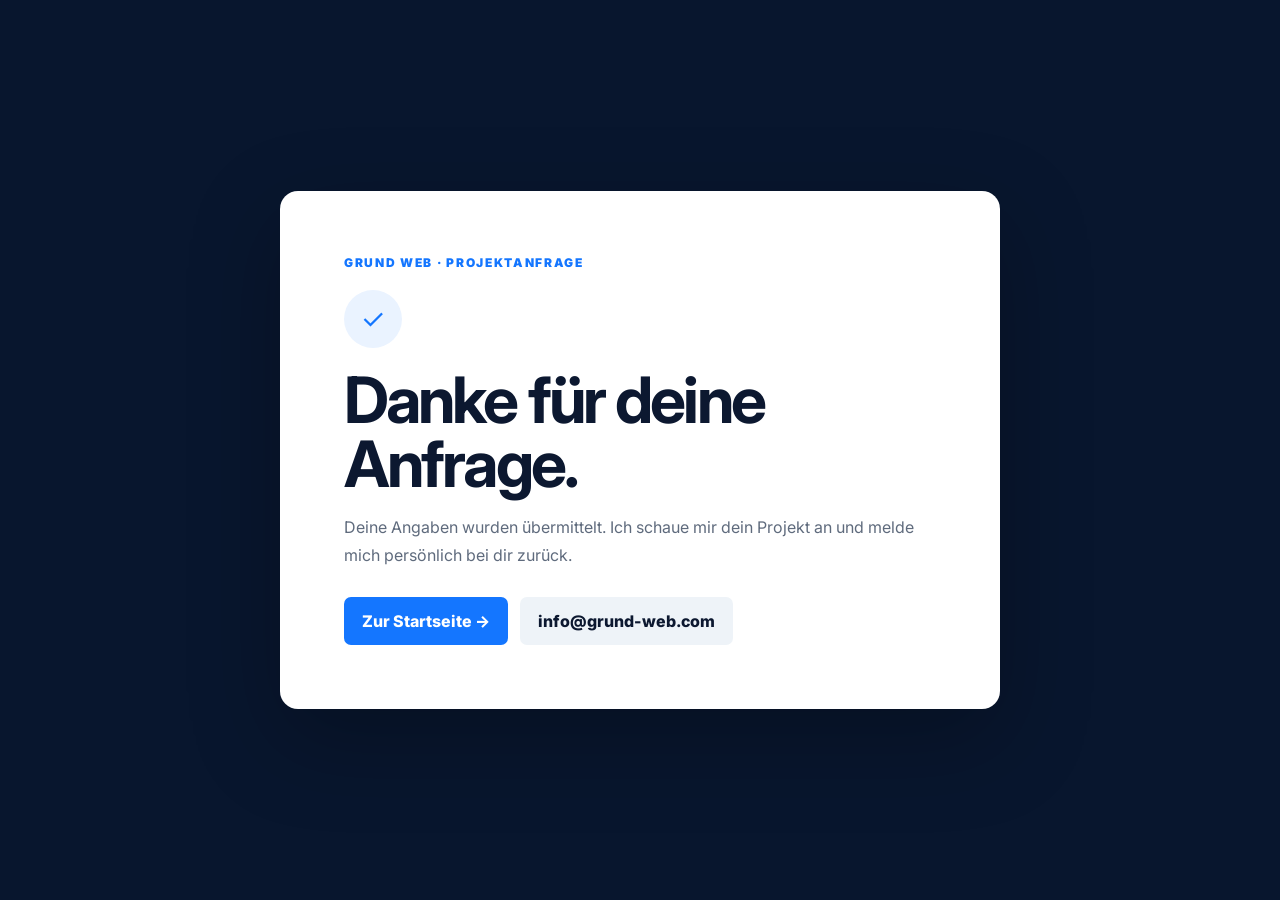
==== danke.html @ 081293ee "Add files via upload" ====
<!doctype html><html lang="de"><head><meta charset="utf-8"><meta name="viewport" content="width=device-width,initial-scale=1"><meta name="robots" content="noindex"><title>Danke für deine Anfrage | GRUND WEB</title><link rel="preconnect" href="https://fonts.googleapis.com"><link rel="preconnect" href="https://fonts.gstatic.com" crossorigin><link href="https://fonts.googleapis.com/css2?family=Inter:wght@500;700;800;900&display=swap" rel="stylesheet"><style>*{box-sizing:border-box}body{margin:0;font-family:Inter,Arial,sans-serif;background:#08162e;color:#fff;min-height:100vh;display:grid;place-items:center;padding:24px}.box{width:min(720px,100%);background:#fff;color:#0c1830;border-radius:18px;padding:clamp(30px,6vw,64px);box-shadow:0 30px 90px rgba(0,0,0,.25)}.mark{color:#1476ff;font-weight:900;letter-spacing:.14em;font-size:12px}.check{width:58px;height:58px;border-radius:50%;display:grid;place-items:center;background:#eaf3ff;color:#1476ff;font-size:28px;margin:20px 0}h1{font-size:clamp(36px,7vw,64px);line-height:1;margin:0 0 18px;letter-spacing:-.045em}p{color:#5f6b7d;line-height:1.7;font-size:16px}.actions{display:flex;gap:12px;flex-wrap:wrap;margin-top:28px}a{display:inline-block;text-decoration:none;font-weight:800;padding:14px 18px;border-radius:7px;background:#1476ff;color:#fff}.secondary{background:#eef3f8;color:#0c1830}</style></head><body><main class="box"><div class="mark">GRUND WEB · PROJEKTANFRAGE</div><div class="check">✓</div><h1>Danke für deine Anfrage.</h1><p>Deine Angaben wurden übermittelt. Ich schaue mir dein Projekt an und melde mich persönlich bei dir zurück.</p><div class="actions"><a href="/">Zur Startseite →</a><a class="secondary" href="mailto:info@grund-web.com">info@grund-web.com</a></div></main></body></html>
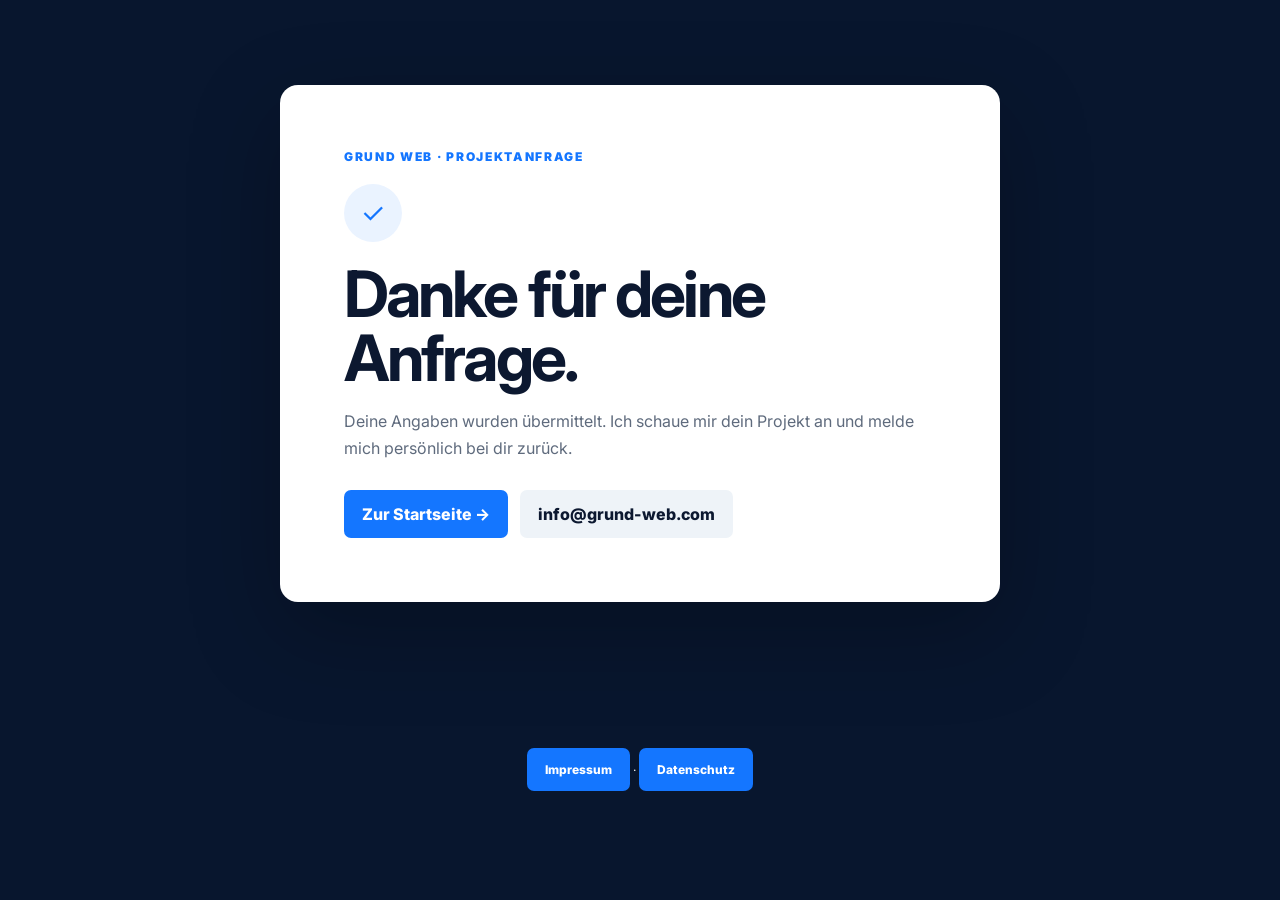
==== commit a2a79aa1: "Add files via upload" ====
--- a/danke.html
+++ b/danke.html
@@ -1 +1 @@
-<!doctype html><html lang="de"><head><meta charset="utf-8"><meta name="viewport" content="width=device-width,initial-scale=1"><meta name="robots" content="noindex"><title>Danke für deine Anfrage | GRUND WEB</title><link rel="preconnect" href="https://fonts.googleapis.com"><link rel="preconnect" href="https://fonts.gstatic.com" crossorigin><link href="https://fonts.googleapis.com/css2?family=Inter:wght@500;700;800;900&display=swap" rel="stylesheet"><style>*{box-sizing:border-box}body{margin:0;font-family:Inter,Arial,sans-serif;background:#08162e;color:#fff;min-height:100vh;display:grid;place-items:center;padding:24px}.box{width:min(720px,100%);background:#fff;color:#0c1830;border-radius:18px;padding:clamp(30px,6vw,64px);box-shadow:0 30px 90px rgba(0,0,0,.25)}.mark{color:#1476ff;font-weight:900;letter-spacing:.14em;font-size:12px}.check{width:58px;height:58px;border-radius:50%;display:grid;place-items:center;background:#eaf3ff;color:#1476ff;font-size:28px;margin:20px 0}h1{font-size:clamp(36px,7vw,64px);line-height:1;margin:0 0 18px;letter-spacing:-.045em}p{color:#5f6b7d;line-height:1.7;font-size:16px}.actions{display:flex;gap:12px;flex-wrap:wrap;margin-top:28px}a{display:inline-block;text-decoration:none;font-weight:800;padding:14px 18px;border-radius:7px;background:#1476ff;color:#fff}.secondary{background:#eef3f8;color:#0c1830}</style></head><body><main class="box"><div class="mark">GRUND WEB · PROJEKTANFRAGE</div><div class="check">✓</div><h1>Danke für deine Anfrage.</h1><p>Deine Angaben wurden übermittelt. Ich schaue mir dein Projekt an und melde mich persönlich bei dir zurück.</p><div class="actions"><a href="/">Zur Startseite →</a><a class="secondary" href="mailto:info@grund-web.com">info@grund-web.com</a></div></main></body></html>+<!doctype html><html lang="de"><head><meta charset="utf-8"><meta name="viewport" content="width=device-width,initial-scale=1"><meta name="robots" content="noindex"><title>Danke für deine Anfrage | GRUND WEB</title><link rel="preconnect" href="https://fonts.googleapis.com"><link rel="preconnect" href="https://fonts.gstatic.com" crossorigin><link href="https://fonts.googleapis.com/css2?family=Inter:wght@500;700;800;900&display=swap" rel="stylesheet"><style>*{box-sizing:border-box}body{margin:0;font-family:Inter,Arial,sans-serif;background:#08162e;color:#fff;min-height:100vh;display:grid;place-items:center;padding:24px}.box{width:min(720px,100%);background:#fff;color:#0c1830;border-radius:18px;padding:clamp(30px,6vw,64px);box-shadow:0 30px 90px rgba(0,0,0,.25)}.mark{color:#1476ff;font-weight:900;letter-spacing:.14em;font-size:12px}.check{width:58px;height:58px;border-radius:50%;display:grid;place-items:center;background:#eaf3ff;color:#1476ff;font-size:28px;margin:20px 0}h1{font-size:clamp(36px,7vw,64px);line-height:1;margin:0 0 18px;letter-spacing:-.045em}p{color:#5f6b7d;line-height:1.7;font-size:16px}.actions{display:flex;gap:12px;flex-wrap:wrap;margin-top:28px}a{display:inline-block;text-decoration:none;font-weight:800;padding:14px 18px;border-radius:7px;background:#1476ff;color:#fff}.secondary{background:#eef3f8;color:#0c1830}</style></head><body><main class="box"><div class="mark">GRUND WEB · PROJEKTANFRAGE</div><div class="check">✓</div><h1>Danke für deine Anfrage.</h1><p>Deine Angaben wurden übermittelt. Ich schaue mir dein Projekt an und melde mich persönlich bei dir zurück.</p><div class="actions"><a href="/">Zur Startseite →</a><a class="secondary" href="mailto:info@grund-web.com">info@grund-web.com</a></div></main><div style="text-align:center;padding:24px;font-family:Inter,Arial,sans-serif;font-size:12px"><a href="impressum.html">Impressum</a> · <a href="datenschutz.html">Datenschutz</a></div></body></html>
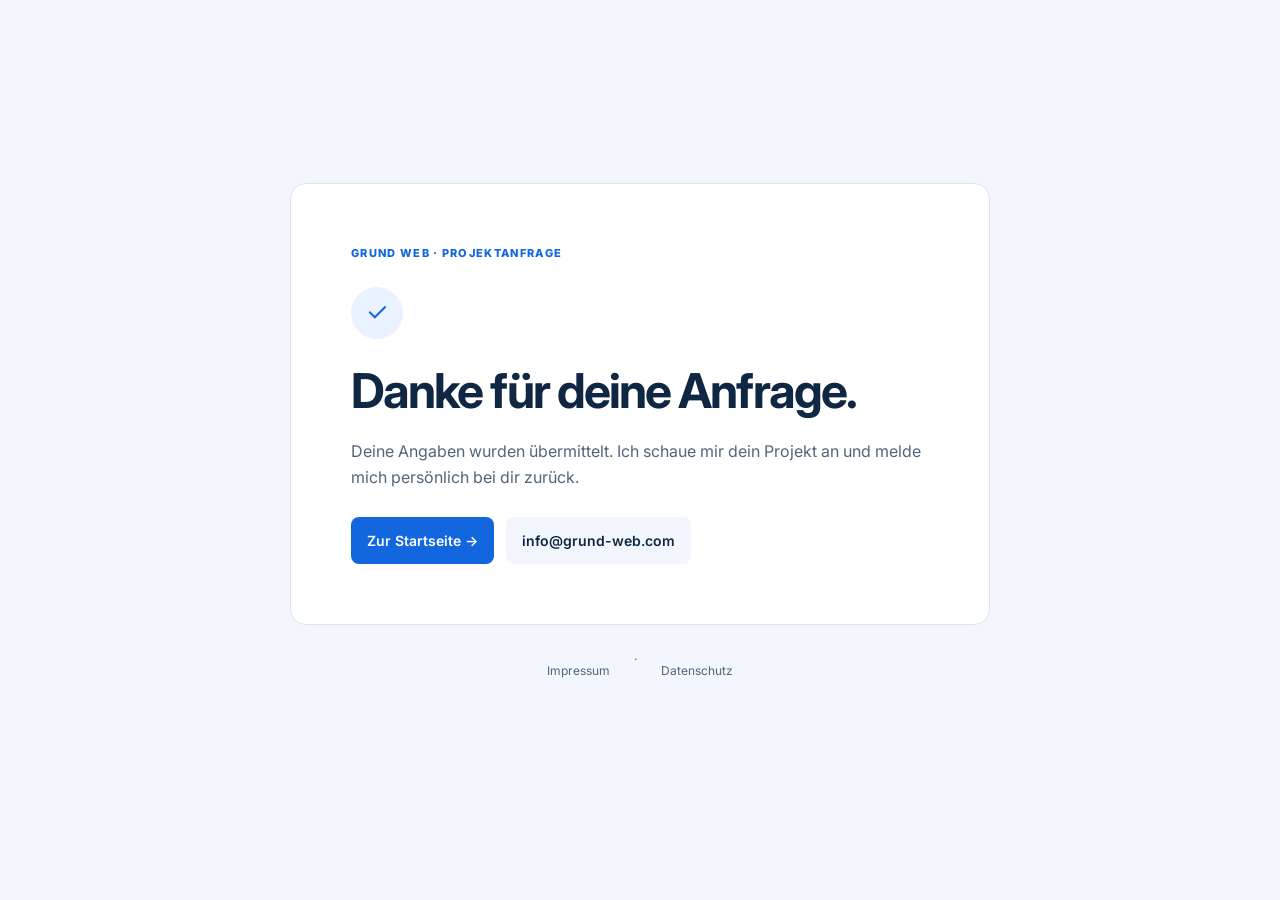
==== commit 21c0c8d2: "Apply approved responsive Grund Web redesign" ====
--- a/danke.html
+++ b/danke.html
@@ -1 +1,3 @@
-<!doctype html><html lang="de"><head><meta charset="utf-8"><meta name="viewport" content="width=device-width,initial-scale=1"><meta name="robots" content="noindex"><title>Danke für deine Anfrage | GRUND WEB</title><link rel="preconnect" href="https://fonts.googleapis.com"><link rel="preconnect" href="https://fonts.gstatic.com" crossorigin><link href="https://fonts.googleapis.com/css2?family=Inter:wght@500;700;800;900&display=swap" rel="stylesheet"><style>*{box-sizing:border-box}body{margin:0;font-family:Inter,Arial,sans-serif;background:#08162e;color:#fff;min-height:100vh;display:grid;place-items:center;padding:24px}.box{width:min(720px,100%);background:#fff;color:#0c1830;border-radius:18px;padding:clamp(30px,6vw,64px);box-shadow:0 30px 90px rgba(0,0,0,.25)}.mark{color:#1476ff;font-weight:900;letter-spacing:.14em;font-size:12px}.check{width:58px;height:58px;border-radius:50%;display:grid;place-items:center;background:#eaf3ff;color:#1476ff;font-size:28px;margin:20px 0}h1{font-size:clamp(36px,7vw,64px);line-height:1;margin:0 0 18px;letter-spacing:-.045em}p{color:#5f6b7d;line-height:1.7;font-size:16px}.actions{display:flex;gap:12px;flex-wrap:wrap;margin-top:28px}a{display:inline-block;text-decoration:none;font-weight:800;padding:14px 18px;border-radius:7px;background:#1476ff;color:#fff}.secondary{background:#eef3f8;color:#0c1830}</style></head><body><main class="box"><div class="mark">GRUND WEB · PROJEKTANFRAGE</div><div class="check">✓</div><h1>Danke für deine Anfrage.</h1><p>Deine Angaben wurden übermittelt. Ich schaue mir dein Projekt an und melde mich persönlich bei dir zurück.</p><div class="actions"><a href="/">Zur Startseite →</a><a class="secondary" href="mailto:info@grund-web.com">info@grund-web.com</a></div></main><div style="text-align:center;padding:24px;font-family:Inter,Arial,sans-serif;font-size:12px"><a href="impressum.html">Impressum</a> · <a href="datenschutz.html">Datenschutz</a></div></body></html>+<!DOCTYPE html>
+
+<html lang="de"><head><meta charset="utf-8"/><meta content="width=device-width,initial-scale=1" name="viewport"/><meta name="robots" content="noindex"><title>Danke für deine Anfrage | GRUND WEB</title><link href="https://fonts.googleapis.com" rel="preconnect"/><link crossorigin="" href="https://fonts.gstatic.com" rel="preconnect"/><link href="https://fonts.googleapis.com/css2?family=Inter:wght@500;700;800;900&amp;display=swap" rel="stylesheet"/><link href="style.css?v=20261014-approved" rel="stylesheet"/></head><body class="thankyou-body"><main class="box"><div class="mark">GRUND WEB · PROJEKTANFRAGE</div><div class="check">✓</div><h1>Danke für deine Anfrage.</h1><p>Deine Angaben wurden übermittelt. Ich schaue mir dein Projekt an und melde mich persönlich bei dir zurück.</p><div class="actions"><a href="index.html">Zur Startseite →</a><a class="secondary" href="mailto:info@grund-web.com">info@grund-web.com</a></div></main><footer class="subpage-footer"><a href="impressum.html">Impressum</a> · <a href="datenschutz.html">Datenschutz</a></footer></body></html>
--- a/style.css
+++ b/style.css
@@ -0,0 +1,30 @@
+/* GRUND WEB · shared responsive design */
+:root{--ink:#102744;--muted:#52657b;--blue:#1267df;--blue-dark:#0754c0;--pale:#f3f7fd;--line:#dce5f1;--width:1200px;--gutter:clamp(20px,4.5vw,72px);--section:clamp(64px,7vw,108px);--header:84px}
+*{box-sizing:border-box}html{scroll-behavior:smooth;scroll-padding-top:calc(var(--header) + 24px)}body{margin:0;background:#fff;color:var(--ink);font-family:Inter,Arial,sans-serif;font-size:16px;line-height:1.65;-webkit-font-smoothing:antialiased}a{color:inherit;text-decoration:none}button,input,select,textarea{font:inherit}button{cursor:pointer}button,a,input,select,textarea{-webkit-tap-highlight-color:transparent}button{color:inherit}img{max-width:100%;display:block}p{margin:0 0 18px}h1,h2,h3{line-height:1.15;margin:0;letter-spacing:-.04em}h2{font-size:clamp(30px,3.5vw,48px);font-weight:800}h3{font-size:22px;font-weight:750}section[id]{scroll-margin-top:calc(var(--header) + 24px)}:focus-visible{outline:3px solid #1267df;outline-offset:5px}button:focus-visible,input:focus-visible,select:focus-visible,textarea:focus-visible{outline-offset:3px}a,button{touch-action:manipulation}.skip-link{position:fixed;top:12px;left:20px;z-index:100;transform:translateY(-150%);background:var(--ink);color:#fff;padding:12px 18px;border-radius:8px}.skip-link:focus{transform:none}
+.over,.gw-kicker{display:block;color:var(--blue);font-size:11px;font-weight:800;letter-spacing:.16em;line-height:1.6;margin:0 0 16px}.over:empty{display:none}
+/* Navigation */
+.site-header{position:sticky;top:0;z-index:50;height:var(--header);background:rgba(255,255,255,.98);border-bottom:1px solid var(--line);padding-inline:var(--gutter);display:flex;align-items:center;justify-content:space-between;gap:24px}
+.logo{display:inline-flex;align-items:center;gap:12px;flex-shrink:0;line-height:1;font-size:17px;font-weight:800;letter-spacing:-.045em}.logo span{display:grid;place-items:center;width:42px;height:42px;background:var(--blue);color:#fff;border-radius:11px;font-size:17px;font-weight:900;letter-spacing:-.12em;padding-right:2px}.logo b{font-weight:800}.site-header nav{display:flex;align-items:center;gap:clamp(16px,1.7vw,26px);font-size:13px;font-weight:600;white-space:nowrap}.site-header nav a{padding:28px 0 25px;border-bottom:3px solid transparent;color:var(--muted)}.site-header nav a:hover,.site-header nav a.active{color:var(--blue);border-color:var(--blue)}.topcta{padding:12px 18px;background:var(--blue);color:white;font-size:13px;font-weight:700;border-radius:8px;white-space:nowrap;min-height:46px;display:inline-flex;align-items:center}.topcta:hover{background:var(--blue-dark)}.menu-toggle{display:none;align-items:center;justify-content:center;gap:10px;border:1px solid var(--line);background:#fff;border-radius:8px;padding:10px 14px;min-height:46px;font-size:14px;font-weight:700}
+/* Hero */
+.hero{padding:clamp(52px,6vw,88px) var(--gutter) 64px;background:radial-gradient(ellipse at 88% 46%,#deebff,transparent 48%),linear-gradient(110deg,#fff,#f7faff);border-bottom:1px solid var(--line)}.hero-inner{max-width:var(--width);margin:auto;display:grid;grid-template-columns:1.12fr 1fr;gap:clamp(40px,5vw,76px);align-items:center}.copy{min-width:0}.copy .over{display:flex;align-items:center;gap:10px;margin-bottom:24px}.copy .over:before{content:"";height:7px;width:7px;flex:0 0 7px;border-radius:50%;background:var(--blue)}.headline{font-size:clamp(36px,4.4vw,62px);font-weight:800;line-height:1.13;letter-spacing:-.052em;margin:0 0 24px}.headline>span{display:block;white-space:nowrap}.headline .blue{color:var(--blue)}.intro{max-width:500px;color:var(--muted);font-size:16px;line-height:1.8}.intro br{display:none}.buttons{display:flex;flex-wrap:wrap;gap:12px;margin-top:30px}.buttons a{min-height:50px;display:inline-flex;align-items:center;justify-content:space-between;gap:24px;padding:13px 20px;border:1px solid #cbd9eb;border-radius:8px;background:#fff;font-size:14px;font-weight:700}.buttons a:hover{border-color:var(--blue);color:var(--blue)}.buttons .primary{background:var(--blue);color:#fff;border-color:var(--blue);box-shadow:0 8px 22px #1267df22}.buttons .primary:hover{background:var(--blue-dark);color:#fff}.buttons b{font-weight:500;font-size:19px}.benefits{display:grid;grid-template-columns:1fr 1fr;gap:10px 18px;margin-top:28px;max-width:440px;color:var(--muted);font-size:12px;line-height:1.5}.benefits span:before{content:"✓";font-weight:700;color:var(--blue);margin-right:8px}
+.hero-preview{margin:0;position:relative;min-width:0;padding:0 28px 46px 0}.preview-browser{background:#fff;border:1px solid #c6d7ec;border-radius:15px;overflow:hidden;box-shadow:0 24px 55px #1b4e941b}.browser-toolbar{height:38px;background:#f0f5fb;border-bottom:1px solid var(--line);display:flex;align-items:center;gap:5px;padding:0 16px}.browser-toolbar i{width:6px;height:6px;border-radius:50%;background:#b9c9de}.browser-address{margin:0 auto;font-size:10px;color:#61758e;background:#fff;border:1px solid #dfe7f2;padding:2px 36px;border-radius:4px}.preview-page{padding:22px 24px 26px}.preview-nav{display:flex;justify-content:space-between;align-items:center;gap:12px;font-size:9px;font-weight:700;padding-bottom:20px}.preview-nav b{color:var(--blue);font-size:12px;letter-spacing:-.05em}.preview-nav span{color:#6a7b90;font-size:8px}.preview-main{padding:26px 20px;background:linear-gradient(120deg,#eef5ff,#dbeaff);border-radius:9px;position:relative;overflow:hidden;min-height:230px}.preview-main small{font-size:8px;letter-spacing:.12em;color:var(--blue);font-weight:700}.preview-main h3{font-size:clamp(24px,2.6vw,34px);line-height:1.1;margin:15px 0 12px;font-weight:800;position:relative;z-index:1}.preview-main h3 span{color:var(--blue)}.preview-main p{font-size:10px;color:var(--muted);max-width:210px;margin-bottom:16px}.preview-main .preview-cta{display:inline-block;background:var(--blue);color:#fff;padding:7px 12px;border-radius:4px;font-size:8px;font-weight:700}.preview-watermark{position:absolute;bottom:-30px;right:-4px;font-size:118px;font-weight:900;letter-spacing:-.15em;color:#c2d9fc;line-height:1}.preview-services{display:grid;grid-template-columns:repeat(3,minmax(0,1fr));gap:9px;margin-top:16px}.preview-services>div{border:1px solid var(--line);border-radius:6px;padding:10px 8px;display:grid;gap:5px}.preview-services b{font-size:9px;color:var(--blue);letter-spacing:0}.preview-services span{height:3px;width:85%;background:#e4ebf5;border-radius:3px}.preview-services span:last-child{width:60%}.preview-phone{position:absolute;right:0;bottom:0;width:116px;border:5px solid #193657;background:#fff;border-radius:22px;box-shadow:0 12px 25px #17345b25;padding:24px 10px 14px;min-height:204px;overflow:hidden}.phone-speaker{position:absolute;top:7px;left:38px;width:30px;height:4px;border-radius:5px;background:#668099}.preview-phone small{font-size:7px;font-weight:800;color:var(--blue);display:block;margin-bottom:14px}.preview-phone strong{display:block;font-size:15px;line-height:1.18;letter-spacing:-.045em}.preview-phone strong span{color:var(--blue)}.phone-lines{margin:12px 0;display:grid;gap:4px}.phone-lines i{height:3px;background:#dce5f1;border-radius:3px}.phone-lines i:last-child{width:70%}.phone-cta{background:var(--blue);height:16px;border-radius:3px;margin-top:10px}.hero-preview figcaption{margin-top:15px;color:#60738c;font-size:10px;letter-spacing:.035em;text-align:center;padding-right:25px}
+/* Sections & projects */
+.projects,.section,.gw-included,.gw-pricing,.gw-request,.gw-faq,.contact{padding:var(--section) max(var(--gutter),calc((100% - var(--width))/2));min-width:0}.ptop{display:grid;grid-template-columns:1.1fr 1fr;align-items:end;gap:18px 70px;margin-bottom:34px}.ptop h2{margin:0}.ptop>p{color:var(--muted);font-size:15px;margin:0;line-height:1.75}.ptop>a{grid-column:2;font-size:13px;color:var(--blue);font-weight:700;justify-self:start;min-height:44px;display:inline-flex;align-items:center}.cards{display:grid;grid-template-columns:repeat(2,minmax(0,1fr));gap:24px}.project-card{position:relative;overflow:hidden;display:flex;flex-direction:column;min-height:430px;padding:30px;border-radius:15px;color:#fff;border:1px solid #10274416;isolation:isolate;transition:transform .2s,box-shadow .2s}.project-card:hover{transform:translateY(-4px);box-shadow:0 15px 40px #123f7b20}.project-svk{background:radial-gradient(circle at 80% 10%,#285577,#0e263e 60%)}.project-svk:after{content:"";position:absolute;inset:auto -10% 68px;height:4px;background:#e72f3b;transform:rotate(-8deg);opacity:.24;z-index:-1;box-shadow:0 25px 0 #ffffff1a}.project-taxi{background:radial-gradient(circle at 90% 25%,#71541d,#151f2e 65%)}.project-taxi:after{content:"TAXI";position:absolute;right:-12px;bottom:-22px;font-size:110px;line-height:1;font-weight:900;color:#ffc627;opacity:.08;z-index:-1;letter-spacing:-.04em}.project-badge{position:absolute;right:26px;top:28px;background:#ffffff14;border:1px solid #ffffff35;border-radius:99px;padding:6px 10px;font-size:9px;letter-spacing:.08em;font-weight:700}.project-brand{font-size:28px;font-weight:900;font-style:italic;line-height:1;letter-spacing:-.055em}.project-svk .project-brand:after{content:"KAUFBEUREN";font-size:8px;letter-spacing:.1em;margin-left:10px;color:#ff7c86;font-style:normal}.taxi-brand{color:#ffd066}.project-overlay{position:relative;margin-top:auto;padding-top:50px;min-width:0}.project-overlay>span:first-child{color:#b9c9db;letter-spacing:.12em;font-size:10px;font-weight:600}.project-overlay h3{font-size:40px;line-height:1.1;margin:12px 0 16px;letter-spacing:-.045em;color:#fff}.project-overlay p{font-size:14px;line-height:1.7;color:#d6e1ef;margin-bottom:14px;max-width:460px}.project-result{display:block;font-size:12px;color:#c4d5eb;line-height:1.6;margin-bottom:22px}.project-result:before{content:"✓";color:#92bbff;margin-right:7px}.project-actions{display:flex;align-items:center;flex-wrap:wrap;gap:12px 24px}.project-actions a{display:inline-flex;align-items:center;min-height:44px;font-size:12px;font-weight:700}.project-details{border-bottom:1px solid #ffffff70;padding-block:8px}.external-site{padding:10px 14px;border-radius:6px;background:#fff;color:#193657}.project-actions a:hover{opacity:.85}
+.section h2{margin:0}.cols{display:grid;grid-template-columns:repeat(3,minmax(0,1fr));gap:36px;margin-top:40px;border-top:1px solid var(--line);padding-top:30px}.cols>div>b{font-size:12px;color:var(--blue);font-weight:800}.cols h3{font-size:22px;margin:16px 0 12px}.cols p,.wide{color:var(--muted);font-size:15px;line-height:1.8;margin:0;max-width:620px}.pale{background:var(--pale)}.gw-included{background:var(--pale);border-block:1px solid var(--line)}.gw-included-head{display:grid;grid-template-columns:1.25fr 1fr;gap:60px;align-items:end;margin-bottom:38px}.gw-included h2{font-size:clamp(30px,3.1vw,42px)}.gw-included-head>p{color:var(--muted);font-size:15px;line-height:1.8;margin:0}.gw-included-grid{display:grid;grid-template-columns:repeat(3,minmax(0,1fr));gap:18px}.gw-included-item{border:1px solid var(--line);background:white;border-radius:12px;padding:26px}.gw-included-item b{display:inline-flex;align-items:center;justify-content:center;width:34px;height:34px;background:#e8f1ff;color:var(--blue);border-radius:9px;font-size:11px;margin-bottom:20px}.gw-included-item h3{font-size:17px;letter-spacing:-.025em;margin-bottom:10px;line-height:1.35}.gw-included-item p{font-size:14px;color:var(--muted);line-height:1.7;margin:0}.gw-included-note{font-size:12px;color:var(--muted);margin:24px 0 0}
+/* Pricing */
+.gw-price-head{max-width:720px;margin-bottom:42px}.gw-price-head p{color:var(--muted);font-size:16px;line-height:1.8;margin:20px 0 0}.gw-price-grid,.gw-price-extra{display:grid;grid-template-columns:repeat(3,minmax(0,1fr));gap:20px}.gw-price-card{position:relative;border:1px solid var(--line);border-radius:13px;padding:30px;display:flex;flex-direction:column;background:#fff}.gw-price-card.gw-featured{border:2px solid var(--blue);padding:29px;background:#f9fbff;box-shadow:0 10px 28px #1267df0c}.gw-number{font-size:11px;font-weight:800;letter-spacing:.12em;color:var(--blue)}.gw-badge{position:absolute;top:23px;right:22px;font-size:9px;font-weight:800;letter-spacing:.08em;color:#fff;background:var(--blue);padding:5px 9px;border-radius:6px}.gw-price-card h3{font-size:24px;margin:24px 0 12px;line-height:1.25}.gw-price{font-size:30px;font-weight:800;letter-spacing:-.04em;margin-bottom:24px}.gw-explain,.gw-goodfor{font-size:14px;line-height:1.8;color:var(--muted);margin-bottom:20px}.gw-explain strong{font-size:13px;color:var(--ink)}.gw-goodfor{border-top:1px solid var(--line);padding-top:20px;margin-bottom:24px}.gw-price-card a{display:flex;align-items:center;min-height:48px;justify-content:center;font-size:13px;font-weight:700;border:1px solid #cbd9eb;border-radius:7px;color:var(--blue);padding:10px;margin-top:auto}.gw-price-card a:hover{background:#edf4ff}.gw-featured a{background:var(--blue);border-color:var(--blue);color:#fff}.gw-featured a:hover{background:var(--blue-dark)}.gw-price-extra{margin-top:24px}.gw-price-extra>div{padding:26px;border-radius:11px;background:var(--pale);border:1px solid var(--line)}.gw-price-extra strong,.gw-price-extra span{display:block}.gw-price-extra strong{font-size:16px;font-weight:750}.gw-price-extra span{font-size:18px;font-weight:750;color:var(--blue);margin:8px 0 12px}.gw-price-extra p{font-size:13px;color:var(--muted);line-height:1.75;margin:0}.gw-price-note{display:flex;align-items:center;justify-content:space-between;gap:32px;border-top:1px solid var(--line);padding-top:30px;margin-top:32px}.gw-price-note strong{font-size:19px}.gw-price-note p{font-size:13px;color:var(--muted);line-height:1.75;margin:10px 0 0;max-width:730px}.gw-price-note a{flex:0 0 auto;font-size:12px;font-weight:700;color:var(--blue);padding:12px 0}
+/* About */
+.gw-about{display:grid;grid-template-columns:minmax(0,1.35fr) minmax(0,.8fr);gap:80px;align-items:center}.gw-about-copy h2{margin-bottom:24px}.gw-about-copy>p:not(.over){color:var(--muted);font-size:15px;line-height:1.85}.gw-about-copy strong{color:var(--ink)}.gw-about-points{display:flex;flex-wrap:wrap;gap:8px;margin:26px 0}.gw-about-points span{background:var(--pale);border:1px solid var(--line);padding:6px 12px;border-radius:6px;font-size:11px;color:var(--muted);font-weight:600}.gw-about-points span:before{content:"✓";color:var(--blue);margin-right:6px}.gw-about-cta{display:inline-flex;align-items:center;min-height:48px;padding:12px 18px;border-radius:8px;background:var(--blue);color:#fff;font-size:13px;font-weight:700}.gw-about-photo{position:relative;max-width:380px;justify-self:end;width:100%}.gw-about-photo-frame{border-radius:15px;overflow:hidden;aspect-ratio:4/5;background:#eaf2ff}.gw-about-photo-frame img{width:100%;height:100%;object-fit:cover;object-position:center 24%}.gw-about-name{position:absolute;bottom:18px;left:18px;right:18px;background:#fff;border:1px solid var(--line);border-radius:9px;padding:13px 18px;box-shadow:0 8px 24px #10274412;display:flex;justify-content:space-between;align-items:center;gap:12px}.gw-about-name strong{font-size:14px}.gw-about-name span{font-size:9px;font-weight:750;letter-spacing:.12em;color:var(--blue)}
+/* Project request */
+.gw-request{background:var(--pale);border-block:1px solid var(--line)}.gw-request-wrap{max-width:900px;margin:auto}.gw-request-head{max-width:680px;margin-bottom:34px}.gw-request-head h2{margin-bottom:20px}.gw-request-head p{color:var(--muted);line-height:1.8;margin:0}.gw-form-shell{position:relative;background:#fff;border:1px solid var(--line);border-radius:14px;padding:clamp(20px,4vw,44px);box-shadow:0 12px 35px #10274408;scroll-margin-top:calc(var(--header) + 24px)}.gw-progress{display:flex;gap:8px;margin-bottom:30px}.gw-progress span{height:4px;flex:1;border-radius:4px;background:#e4ecf7}.gw-progress span.on{background:var(--blue)}.gw-step{display:none}.gw-step.active{display:block}.gw-step small{color:var(--blue);font-size:10px;letter-spacing:.12em;font-weight:800}.gw-step h3{font-size:clamp(24px,2.5vw,30px);margin:10px 0 24px;line-height:1.3}.gw-options,.gw-checks,.gw-two{display:grid;grid-template-columns:repeat(2,minmax(0,1fr));gap:12px}.gw-option{display:block;width:100%;min-width:0;text-align:left;background:#fff;border:1px solid var(--line);border-radius:9px;padding:18px;transition:border-color .15s,background .15s;line-height:1.5}.gw-option strong{display:block;font-size:14px;font-weight:700;margin-bottom:6px}.gw-option span{display:block;color:var(--muted);font-size:13px}.gw-option:hover,.gw-option.selected{border-color:var(--blue);background:#f1f6ff;box-shadow:inset 0 0 0 1px var(--blue)}.gw-package-note{padding:16px;border:1px solid #c9defa;background:#f3f8ff;border-radius:9px;font-size:13px;line-height:1.75;color:var(--muted);margin-bottom:20px}.gw-package-note strong{color:var(--ink)}.gw-check{position:relative;display:grid;grid-template-columns:18px minmax(0,1fr) auto;align-items:center;gap:8px 10px;min-width:0;min-height:68px;padding:14px;border:1px solid var(--line);border-radius:9px;cursor:pointer;font-size:13px;line-height:1.5}.gw-check input{width:17px;height:17px;margin:0;accent-color:var(--blue)}.gw-check-text{min-width:0}.gw-check .gw-info{grid-column:3;grid-row:1}.gw-included-badge{display:none;grid-column:2;grid-row:2;justify-self:start;max-width:100%;padding:2px 7px;border-radius:5px;background:#e8f2ff;color:#0755ba;border:1px solid #c1d9fa;font-size:10px;font-weight:700}.gw-check.is-included{background:#f4f8ff;border-color:#bbd6f9}.gw-check.is-included input:disabled{opacity:1}.gw-check.is-included .gw-included-badge,.gw-check.is-bonus-choice .gw-included-badge,.gw-check.is-bonus-extra .gw-included-badge{display:inline-block}.gw-check.is-bonus-choice .gw-included-badge{color:#795000;background:#fff8e7;border-color:#ebd398}.gw-check.is-bonus-extra .gw-included-badge{color:#8b3434;background:#fff1f1;border-color:#e8bcbc}.gw-info{position:relative;display:inline-grid;place-items:center;width:24px;height:24px;border:1px solid #c6d7ec;border-radius:50%;background:#f3f7ff;color:var(--blue);font-size:12px;font-weight:700;cursor:help}.gw-info-tip{position:absolute;bottom:calc(100% + 12px);right:-4px;min-width:200px;width:min(290px,calc(100vw - 100px));background:#102744;color:#fff;border-radius:8px;padding:12px 14px;font-size:12px;font-weight:400;line-height:1.7;opacity:0;visibility:hidden;z-index:5;pointer-events:none;box-shadow:0 10px 25px #10274420}.gw-info:hover .gw-info-tip,.gw-info:focus .gw-info-tip,.gw-info:focus-within .gw-info-tip{visibility:visible;opacity:1}.gw-mini-badge{font-size:10px;font-weight:700;border-radius:4px;background:#e8f2ff;color:#0755ba;padding:2px 6px}.gw-field{min-width:0;margin-top:20px}.gw-field label{display:block;font-size:13px;font-weight:700;margin-bottom:8px}.gw-field input,.gw-field textarea,.gw-field select{display:block;width:100%;min-width:0;border:1px solid #cad7e7;border-radius:8px;background:#fff;padding:12px 14px;font-size:16px;color:var(--ink);min-height:48px}.gw-field textarea{min-height:140px;resize:vertical;line-height:1.7}.gw-url-wrap{display:none}.gw-nav{display:flex;align-items:center;justify-content:space-between;gap:12px;margin-top:28px}.gw-btn{min-height:48px;border:0;border-radius:8px;font-size:14px;font-weight:700;line-height:1.5;padding:12px 20px}.gw-next,.gw-submit{background:var(--blue);color:#fff;margin-left:auto}.gw-back{background:#edf2f9;color:var(--ink)}.gw-submit{display:none}.gw-btn:hover{filter:brightness(.96)}.gw-submit:disabled{opacity:.65;cursor:wait}.gw-consent{display:flex;align-items:flex-start;gap:10px;font-size:13px;line-height:1.7;background:var(--pale);padding:16px;border-radius:8px;margin-top:22px}.gw-consent input{margin:4px 0 0;flex:0 0 17px;width:17px;height:17px;accent-color:var(--blue)}.gw-consent a{color:var(--blue);text-decoration:underline;text-underline-offset:3px}.gw-form-note{font-size:12px;color:var(--muted);line-height:1.7;margin:16px 0 0}.gw-form-status{font-size:13px;line-height:1.65;margin-top:18px;color:#943e30}.gw-form-status:empty{display:none}.gw-mail{color:var(--blue);font-weight:700}.gw-honeypot{position:absolute;left:-9999px;visibility:hidden}
+/* FAQ, contact, footer */
+.gw-faq-wrap{max-width:900px;margin:auto}.gw-faq-head{margin-bottom:34px}.gw-faq-list{border-top:1px solid var(--line)}.gw-faq-item{border-bottom:1px solid var(--line)}.gw-faq-q{display:flex;align-items:center;justify-content:space-between;gap:24px;width:100%;border:0;background:none;padding:23px 0;text-align:left;font-size:17px;font-weight:650;line-height:1.55}.gw-faq-q b{color:var(--blue);font-size:26px;font-weight:400;flex:0 0 auto}.gw-faq-a{display:none;color:var(--muted);font-size:15px;line-height:1.8;padding-bottom:24px;max-width:760px}.gw-faq-item.open .gw-faq-a{display:block}.gw-faq-item.open .gw-faq-q b{transform:rotate(45deg)}.contact{background:#102744;color:#fff;display:flex;align-items:center;justify-content:space-between;gap:40px;padding-block:64px}.contact .over{color:#9bc2ff}.contact h2{font-size:clamp(32px,3.6vw,48px);margin-bottom:20px}.contact p:last-child{color:#c3d2e5;font-size:14px;margin:0}.contact .gw-mail{color:#acd0ff;display:inline-block;padding-block:4px}.contact>a{display:inline-flex;align-items:center;justify-content:space-between;gap:40px;flex:0 0 auto;background:var(--blue);border:1px solid #4c95ff;color:#fff;padding:15px 22px;border-radius:8px;font-size:13px;font-weight:700;min-height:52px}.site-footer{max-width:calc(var(--width) + 2*var(--gutter));margin:auto;display:flex;justify-content:space-between;align-items:center;gap:20px;padding:30px var(--gutter);font-size:12px;color:var(--muted)}.site-footer b{color:var(--ink);font-size:13px}.site-footer a{display:inline-block;padding-block:8px}.site-footer a:hover{color:var(--blue)}
+/* Shared subpages */
+.subpage-header{min-height:var(--header);background:#fff;border-bottom:1px solid var(--line);padding:20px var(--gutter);display:flex;justify-content:space-between;align-items:center;gap:24px}.subpage-header>a:last-child{font-size:13px;color:var(--muted);font-weight:600;min-height:44px;display:inline-flex;align-items:center}.project-page{max-width:calc(var(--width) + 2*var(--gutter));margin:auto;padding:72px var(--gutter) 80px}.project-page .k{font-size:11px;font-weight:800;letter-spacing:.13em;color:var(--blue);margin-bottom:20px}.project-page h1{font-size:clamp(36px,6vw,78px);font-weight:800;line-height:1.12;overflow-wrap:break-word;margin:0 0 40px}.project-page .intro{max-width:none;display:grid;grid-template-columns:1.1fr 1fr;gap:60px;border-top:1px solid var(--line);padding-top:28px}.project-page .intro p{font-size:17px;color:var(--muted);margin:0}.project-page ul{list-style:none;margin:0;padding:0;font-size:14px}.project-page li{padding:14px 0;border-bottom:1px solid var(--line);font-weight:600}.project-page .mock{height:320px;margin-top:48px;border-radius:14px;display:grid;place-items:center;color:#fff;text-align:center;overflow:hidden;padding:30px;background:linear-gradient(130deg,#2a658b,#102744)}.project-page.project-taxi-page .mock{background:linear-gradient(130deg,#9d7521,#17283f)}.project-page .mock strong{font-size:clamp(28px,6vw,72px);line-height:1.2;letter-spacing:-.05em}.project-page .next{margin-top:50px;border-top:1px solid var(--line);padding-top:26px;display:flex;align-items:center;justify-content:space-between;gap:24px;flex-wrap:wrap;font-size:14px;font-weight:600}.project-page .next a{color:var(--blue);min-height:44px;display:inline-flex;align-items:center}.live-project-link{display:inline-flex;align-items:center;min-height:48px;padding:12px 18px;border-radius:8px;background:var(--blue);color:#fff;font-size:14px;font-weight:700;margin-top:24px}.subpage-footer{border-top:1px solid var(--line);display:flex;justify-content:center;gap:24px;flex-wrap:wrap;padding:24px;font-size:12px;color:var(--muted)}.subpage-footer a{display:inline-flex;align-items:center;min-height:44px}.legal-head{background:#fff;color:var(--ink);min-height:76px;height:auto;display:block;padding:22px var(--gutter);border-bottom:1px solid var(--line)}.legal-head a{color:var(--ink);font-size:16px;font-weight:800}.legal{max-width:900px;margin:auto;padding:64px 24px 80px}.legal h1{font-size:clamp(32px,5vw,56px);overflow-wrap:break-word;margin:0 0 32px}.legal h2{font-size:22px;margin:32px 0 12px}.legal p,.legal li{color:var(--muted);font-size:15px;line-height:1.85}.legal a{color:var(--blue);overflow-wrap:anywhere}.legal-box{border:1px solid var(--line);border-radius:12px;padding:24px;background:var(--pale);margin:24px 0}.legal-note{font-size:12px}.legal-footer{background:var(--pale);border-top:1px solid var(--line);display:flex;justify-content:center;flex-wrap:wrap;gap:24px;padding:24px;color:var(--muted);font-size:13px}.legal-footer a{min-height:44px;display:inline-flex;align-items:center}.thankyou-body{min-height:100svh;display:flex;flex-direction:column;align-items:center;justify-content:center;padding:24px;background:var(--pale)}.thankyou-body .box{max-width:700px;width:100%;background:#fff;border:1px solid var(--line);border-radius:16px;padding:clamp(24px,6vw,60px)}.thankyou-body .mark{font-size:11px;font-weight:800;color:var(--blue);letter-spacing:.12em}.thankyou-body .check{width:52px;height:52px;display:grid;place-items:center;border-radius:50%;background:#eaf2ff;color:var(--blue);font-size:26px;margin:24px 0}.thankyou-body h1{font-size:clamp(30px,5vw,48px);margin-bottom:20px}.thankyou-body p{color:var(--muted)}.thankyou-body .actions{display:flex;flex-wrap:wrap;gap:12px;margin-top:26px}.thankyou-body .actions a{padding:12px 16px;border-radius:8px;background:var(--blue);color:#fff;font-size:14px;font-weight:600;overflow-wrap:anywhere}.thankyou-body .actions .secondary{background:var(--pale);color:var(--ink)}.thankyou-body .subpage-footer{border:0}
+/* Tablet and compact navigation */
+@media(max-width:1180px){:root{--header:76px}.site-header{gap:16px}.site-header nav{position:absolute;top:100%;left:0;right:0;padding:18px var(--gutter);display:flex;flex-wrap:wrap;gap:4px 28px;background:#fff;border-bottom:1px solid var(--line);box-shadow:0 16px 24px #1027440a}.site-header nav a{padding:12px 0;min-height:46px}.site-header.nav-ready .menu-toggle{display:inline-flex;margin-left:auto}.site-header.nav-ready nav{display:none}.site-header.nav-ready.menu-open nav{display:flex}.hero-inner{gap:40px;grid-template-columns:1.08fr 1fr}.headline{font-size:clamp(32px,4.6vw,52px)}.benefits{font-size:11px}.preview-page{padding:18px}.gw-price-card{padding:24px}.gw-price-card.gw-featured{padding:23px}.gw-price-card h3{font-size:22px}.gw-price{font-size:28px}.gw-price-extra>div{padding:22px}.gw-price-note{align-items:flex-start;flex-direction:column;gap:12px}.gw-about{gap:48px}}
+@media(max-width:960px){.hero-inner{grid-template-columns:1fr;gap:44px}.copy{max-width:680px}.headline{font-size:clamp(36px,6.3vw,58px)}.hero-preview{max-width:500px;justify-self:center;width:100%}.preview-main h3{font-size:32px}.hero{padding-bottom:52px}.gw-price-grid{grid-template-columns:1fr;gap:20px}.gw-price-card{padding:30px}.gw-price-card.gw-featured{padding:29px}.gw-price-card h3{font-size:26px}.gw-price-card a{justify-content:flex-start;width:max-content;min-width:190px;padding-inline:18px}.gw-price-grid .gw-explain,.gw-price-grid .gw-goodfor{max-width:650px}.gw-price-card h3{margin-top:18px}.gw-goodfor{margin-bottom:18px}.ptop{gap:16px 32px}.project-card{padding:26px}.project-overlay h3{font-size:34px}.gw-included-head{grid-template-columns:1fr;gap:22px}.gw-included-head>p{max-width:680px}.gw-included-grid{grid-template-columns:repeat(2,minmax(0,1fr))}.gw-about{grid-template-columns:1fr;gap:38px}.gw-about-copy{max-width:730px}.gw-about-photo{justify-self:start;max-width:340px}.gw-price-extra{grid-template-columns:1fr}.gw-price-extra>div{padding:24px}.project-page .intro{gap:36px}}
+@media(max-width:700px){:root{--header:72px}.site-header{gap:12px}.site-header .topcta{display:none}.site-header nav{flex-direction:column;align-items:stretch;max-height:calc(100svh - var(--header));overflow-y:auto;padding-block:12px 18px}.site-header nav a{padding:13px 4px;border-bottom:1px solid var(--line);font-size:15px}.site-header nav a.active{border-bottom-color:var(--blue)}.hero{padding-top:42px}.hero-inner{gap:36px}.headline{font-size:clamp(30px,7.6vw,48px)}.copy .over{font-size:10px;margin-bottom:21px}.intro{font-size:15px;line-height:1.8}.buttons{gap:10px;margin-top:26px}.benefits{font-size:11px;margin-top:24px;gap:10px 12px}.hero-preview{max-width:440px}.ptop{grid-template-columns:1fr;gap:20px}.ptop>a{grid-column:1}.ptop>p{max-width:580px}.cards{grid-template-columns:1fr}.project-card{min-height:400px;padding:28px}.project-overlay h3{font-size:36px}.project-overlay{padding-top:40px}.cols{grid-template-columns:1fr;gap:28px;margin-top:30px;padding-top:0;border-top:0}.cols>div{border-top:1px solid var(--line);padding-top:22px}.cols h3{margin:10px 0}.gw-included-grid{grid-template-columns:1fr}.gw-included-item{padding:24px}.gw-included-item b{margin-bottom:16px}.gw-included-head{margin-bottom:28px}.gw-price-head{margin-bottom:28px}.gw-price-card,.gw-price-card.gw-featured{padding:26px}.gw-price-card.gw-featured{padding:25px}.gw-price{font-size:30px}.gw-price-note a{white-space:normal}.gw-price-head p{font-size:15px}.gw-about-name{padding:12px}.gw-request-head p{font-size:15px}.gw-options,.gw-checks,.gw-two{grid-template-columns:1fr}.gw-form-shell{padding:24px 18px}.gw-option{padding:16px}.gw-nav{flex-wrap:wrap;gap:10px}.gw-btn{padding:12px 16px;font-size:13px}.gw-submit{flex:1;max-width:100%}.gw-faq-q{font-size:16px;gap:20px}.contact{flex-direction:column;align-items:flex-start;gap:28px}.contact>a{width:100%;max-width:400px}.site-footer{align-items:flex-start;flex-direction:column;gap:4px;padding-block:28px}.project-page{padding-block:48px 64px}.project-page .intro{grid-template-columns:1fr;gap:28px}.project-page .mock{height:240px;margin-top:36px}.subpage-header{flex-wrap:wrap;gap:8px;padding-block:16px}.subpage-header>a:last-child{font-size:12px}.legal{padding:48px 20px 64px}.legal-box{padding:20px}.gw-info-tip{width:min(290px,calc(100vw - 100px));min-width:0}}
+@media(max-width:420px){.logo{font-size:15px;gap:9px}.logo span{width:36px;height:36px;border-radius:9px;font-size:15px}.menu-toggle{padding:10px 12px;font-size:13px}.buttons{flex-direction:column}.buttons a{width:100%;padding:13px 16px}.headline{font-size:clamp(28px,7.6vw,32px);letter-spacing:-.055em}.hero-preview{padding-right:16px;padding-bottom:28px}.preview-page{padding:16px 14px 20px}.preview-main{padding:22px 16px;min-height:208px}.preview-main h3{font-size:27px}.preview-phone{width:94px;min-height:173px;padding:24px 8px 12px;border-width:4px;border-radius:18px}.preview-phone strong{font-size:13px}.phone-speaker{left:29px}.preview-nav span{font-size:7px}.hero-preview figcaption{font-size:9px;padding-right:40px;text-align:left}.gw-price-card,.gw-price-card.gw-featured{padding:22px}.gw-badge{right:20px;top:20px}.project-card{padding:24px}.project-badge{right:22px;top:23px;font-size:8px}.project-svk .project-brand:after{display:none}.project-overlay h3{font-size:34px}.gw-nav .gw-submit{flex-basis:100%;width:100%}.gw-nav .gw-back{flex-shrink:0}.thankyou-body .actions{flex-direction:column}.thankyou-body .actions a{font-size:13px}}
+@media(prefers-reduced-motion:reduce){html{scroll-behavior:auto}*,*:before,*:after{transition:none!important}}
+@media print{.site-header,.buttons,.gw-request,.contact,.site-footer{display:none}.hero-preview{display:none}.hero-inner{display:block}section{break-inside:avoid}}
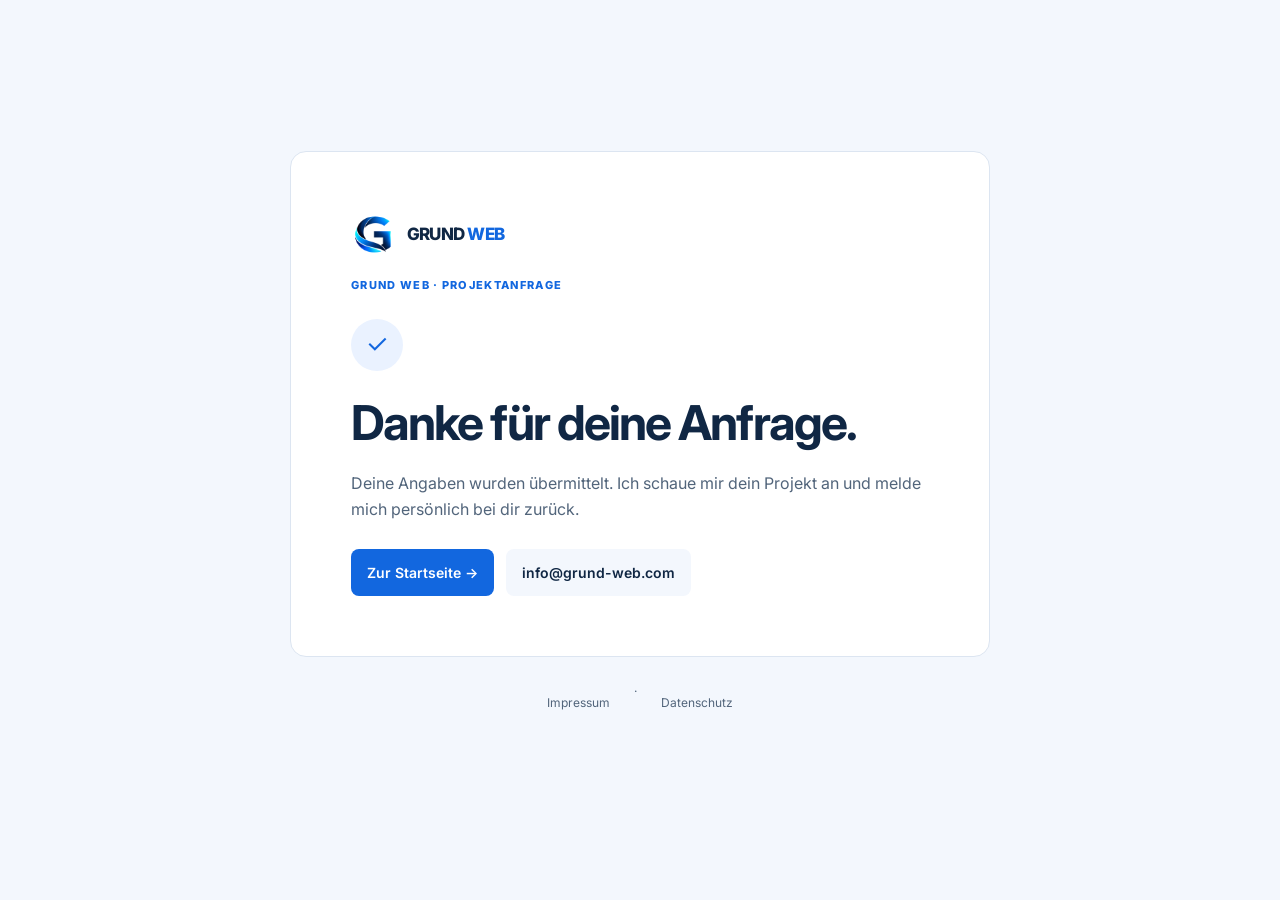
==== commit 7de4bb97: "Add approved Grund Web G logo to website branding" ====
--- a/danke.html
+++ b/danke.html
@@ -1,3 +1,3 @@
 <!DOCTYPE html>
 
-<html lang="de"><head><meta charset="utf-8"/><meta content="width=device-width,initial-scale=1" name="viewport"/><meta name="robots" content="noindex"><title>Danke für deine Anfrage | GRUND WEB</title><link href="https://fonts.googleapis.com" rel="preconnect"/><link crossorigin="" href="https://fonts.gstatic.com" rel="preconnect"/><link href="https://fonts.googleapis.com/css2?family=Inter:wght@500;700;800;900&amp;display=swap" rel="stylesheet"/><link href="style.css?v=20261014-approved" rel="stylesheet"/></head><body class="thankyou-body"><main class="box"><div class="mark">GRUND WEB · PROJEKTANFRAGE</div><div class="check">✓</div><h1>Danke für deine Anfrage.</h1><p>Deine Angaben wurden übermittelt. Ich schaue mir dein Projekt an und melde mich persönlich bei dir zurück.</p><div class="actions"><a href="index.html">Zur Startseite →</a><a class="secondary" href="mailto:info@grund-web.com">info@grund-web.com</a></div></main><footer class="subpage-footer"><a href="impressum.html">Impressum</a> · <a href="datenschutz.html">Datenschutz</a></footer></body></html>+<html lang="de"><head><meta charset="utf-8"/><meta content="width=device-width,initial-scale=1" name="viewport"/><meta name="robots" content="noindex"><title>Danke für deine Anfrage | GRUND WEB</title><link href="https://fonts.googleapis.com" rel="preconnect"/><link crossorigin="" href="https://fonts.gstatic.com" rel="preconnect"/><link href="https://fonts.googleapis.com/css2?family=Inter:wght@500;700;800;900&amp;display=swap" rel="stylesheet"/><link href="style.css?v=20261014-logo" rel="stylesheet"/><link rel="icon" type="image/png" href="grund-web-logo.png?v=20261014-logo"/></head><body class="thankyou-body"><main class="box"><a class="logo thankyou-brand" href="index.html"><img alt="" class="brand-mark" height="44" width="44" src="grund-web-logo.png"/><b>GRUND <em class="brand-word-web">WEB</em></b></a><div class="mark">GRUND WEB · PROJEKTANFRAGE</div><div class="check">✓</div><h1>Danke für deine Anfrage.</h1><p>Deine Angaben wurden übermittelt. Ich schaue mir dein Projekt an und melde mich persönlich bei dir zurück.</p><div class="actions"><a href="index.html">Zur Startseite →</a><a class="secondary" href="mailto:info@grund-web.com">info@grund-web.com</a></div></main><footer class="subpage-footer"><a href="impressum.html">Impressum</a> · <a href="datenschutz.html">Datenschutz</a></footer></body></html>
--- a/style.css
+++ b/style.css
@@ -4,7 +4,7 @@
 .over,.gw-kicker{display:block;color:var(--blue);font-size:11px;font-weight:800;letter-spacing:.16em;line-height:1.6;margin:0 0 16px}.over:empty{display:none}
 /* Navigation */
 .site-header{position:sticky;top:0;z-index:50;height:var(--header);background:rgba(255,255,255,.98);border-bottom:1px solid var(--line);padding-inline:var(--gutter);display:flex;align-items:center;justify-content:space-between;gap:24px}
-.logo{display:inline-flex;align-items:center;gap:12px;flex-shrink:0;line-height:1;font-size:17px;font-weight:800;letter-spacing:-.045em}.logo span{display:grid;place-items:center;width:42px;height:42px;background:var(--blue);color:#fff;border-radius:11px;font-size:17px;font-weight:900;letter-spacing:-.12em;padding-right:2px}.logo b{font-weight:800}.site-header nav{display:flex;align-items:center;gap:clamp(16px,1.7vw,26px);font-size:13px;font-weight:600;white-space:nowrap}.site-header nav a{padding:28px 0 25px;border-bottom:3px solid transparent;color:var(--muted)}.site-header nav a:hover,.site-header nav a.active{color:var(--blue);border-color:var(--blue)}.topcta{padding:12px 18px;background:var(--blue);color:white;font-size:13px;font-weight:700;border-radius:8px;white-space:nowrap;min-height:46px;display:inline-flex;align-items:center}.topcta:hover{background:var(--blue-dark)}.menu-toggle{display:none;align-items:center;justify-content:center;gap:10px;border:1px solid var(--line);background:#fff;border-radius:8px;padding:10px 14px;min-height:46px;font-size:14px;font-weight:700}
+.logo{display:inline-flex;align-items:center;gap:12px;flex-shrink:0;line-height:1;font-size:17px;font-weight:800;letter-spacing:-.045em}.logo .brand-mark{display:block;width:44px;height:44px;object-fit:contain;flex:0 0 44px}.logo b{font-weight:800}.site-header nav{display:flex;align-items:center;gap:clamp(16px,1.7vw,26px);font-size:13px;font-weight:600;white-space:nowrap}.site-header nav a{padding:28px 0 25px;border-bottom:3px solid transparent;color:var(--muted)}.site-header nav a:hover,.site-header nav a.active{color:var(--blue);border-color:var(--blue)}.topcta{padding:12px 18px;background:var(--blue);color:white;font-size:13px;font-weight:700;border-radius:8px;white-space:nowrap;min-height:46px;display:inline-flex;align-items:center}.topcta:hover{background:var(--blue-dark)}.menu-toggle{display:none;align-items:center;justify-content:center;gap:10px;border:1px solid var(--line);background:#fff;border-radius:8px;padding:10px 14px;min-height:46px;font-size:14px;font-weight:700}
 /* Hero */
 .hero{padding:clamp(52px,6vw,88px) var(--gutter) 64px;background:radial-gradient(ellipse at 88% 46%,#deebff,transparent 48%),linear-gradient(110deg,#fff,#f7faff);border-bottom:1px solid var(--line)}.hero-inner{max-width:var(--width);margin:auto;display:grid;grid-template-columns:1.12fr 1fr;gap:clamp(40px,5vw,76px);align-items:center}.copy{min-width:0}.copy .over{display:flex;align-items:center;gap:10px;margin-bottom:24px}.copy .over:before{content:"";height:7px;width:7px;flex:0 0 7px;border-radius:50%;background:var(--blue)}.headline{font-size:clamp(36px,4.4vw,62px);font-weight:800;line-height:1.13;letter-spacing:-.052em;margin:0 0 24px}.headline>span{display:block;white-space:nowrap}.headline .blue{color:var(--blue)}.intro{max-width:500px;color:var(--muted);font-size:16px;line-height:1.8}.intro br{display:none}.buttons{display:flex;flex-wrap:wrap;gap:12px;margin-top:30px}.buttons a{min-height:50px;display:inline-flex;align-items:center;justify-content:space-between;gap:24px;padding:13px 20px;border:1px solid #cbd9eb;border-radius:8px;background:#fff;font-size:14px;font-weight:700}.buttons a:hover{border-color:var(--blue);color:var(--blue)}.buttons .primary{background:var(--blue);color:#fff;border-color:var(--blue);box-shadow:0 8px 22px #1267df22}.buttons .primary:hover{background:var(--blue-dark);color:#fff}.buttons b{font-weight:500;font-size:19px}.benefits{display:grid;grid-template-columns:1fr 1fr;gap:10px 18px;margin-top:28px;max-width:440px;color:var(--muted);font-size:12px;line-height:1.5}.benefits span:before{content:"✓";font-weight:700;color:var(--blue);margin-right:8px}
 .hero-preview{margin:0;position:relative;min-width:0;padding:0 28px 46px 0}.preview-browser{background:#fff;border:1px solid #c6d7ec;border-radius:15px;overflow:hidden;box-shadow:0 24px 55px #1b4e941b}.browser-toolbar{height:38px;background:#f0f5fb;border-bottom:1px solid var(--line);display:flex;align-items:center;gap:5px;padding:0 16px}.browser-toolbar i{width:6px;height:6px;border-radius:50%;background:#b9c9de}.browser-address{margin:0 auto;font-size:10px;color:#61758e;background:#fff;border:1px solid #dfe7f2;padding:2px 36px;border-radius:4px}.preview-page{padding:22px 24px 26px}.preview-nav{display:flex;justify-content:space-between;align-items:center;gap:12px;font-size:9px;font-weight:700;padding-bottom:20px}.preview-nav b{color:var(--blue);font-size:12px;letter-spacing:-.05em}.preview-nav span{color:#6a7b90;font-size:8px}.preview-main{padding:26px 20px;background:linear-gradient(120deg,#eef5ff,#dbeaff);border-radius:9px;position:relative;overflow:hidden;min-height:230px}.preview-main small{font-size:8px;letter-spacing:.12em;color:var(--blue);font-weight:700}.preview-main h3{font-size:clamp(24px,2.6vw,34px);line-height:1.1;margin:15px 0 12px;font-weight:800;position:relative;z-index:1}.preview-main h3 span{color:var(--blue)}.preview-main p{font-size:10px;color:var(--muted);max-width:210px;margin-bottom:16px}.preview-main .preview-cta{display:inline-block;background:var(--blue);color:#fff;padding:7px 12px;border-radius:4px;font-size:8px;font-weight:700}.preview-watermark{position:absolute;bottom:-30px;right:-4px;font-size:118px;font-weight:900;letter-spacing:-.15em;color:#c2d9fc;line-height:1}.preview-services{display:grid;grid-template-columns:repeat(3,minmax(0,1fr));gap:9px;margin-top:16px}.preview-services>div{border:1px solid var(--line);border-radius:6px;padding:10px 8px;display:grid;gap:5px}.preview-services b{font-size:9px;color:var(--blue);letter-spacing:0}.preview-services span{height:3px;width:85%;background:#e4ebf5;border-radius:3px}.preview-services span:last-child{width:60%}.preview-phone{position:absolute;right:0;bottom:0;width:116px;border:5px solid #193657;background:#fff;border-radius:22px;box-shadow:0 12px 25px #17345b25;padding:24px 10px 14px;min-height:204px;overflow:hidden}.phone-speaker{position:absolute;top:7px;left:38px;width:30px;height:4px;border-radius:5px;background:#668099}.preview-phone small{font-size:7px;font-weight:800;color:var(--blue);display:block;margin-bottom:14px}.preview-phone strong{display:block;font-size:15px;line-height:1.18;letter-spacing:-.045em}.preview-phone strong span{color:var(--blue)}.phone-lines{margin:12px 0;display:grid;gap:4px}.phone-lines i{height:3px;background:#dce5f1;border-radius:3px}.phone-lines i:last-child{width:70%}.phone-cta{background:var(--blue);height:16px;border-radius:3px;margin-top:10px}.hero-preview figcaption{margin-top:15px;color:#60738c;font-size:10px;letter-spacing:.035em;text-align:center;padding-right:25px}
@@ -25,6 +25,9 @@
 @media(max-width:1180px){:root{--header:76px}.site-header{gap:16px}.site-header nav{position:absolute;top:100%;left:0;right:0;padding:18px var(--gutter);display:flex;flex-wrap:wrap;gap:4px 28px;background:#fff;border-bottom:1px solid var(--line);box-shadow:0 16px 24px #1027440a}.site-header nav a{padding:12px 0;min-height:46px}.site-header.nav-ready .menu-toggle{display:inline-flex;margin-left:auto}.site-header.nav-ready nav{display:none}.site-header.nav-ready.menu-open nav{display:flex}.hero-inner{gap:40px;grid-template-columns:1.08fr 1fr}.headline{font-size:clamp(32px,4.6vw,52px)}.benefits{font-size:11px}.preview-page{padding:18px}.gw-price-card{padding:24px}.gw-price-card.gw-featured{padding:23px}.gw-price-card h3{font-size:22px}.gw-price{font-size:28px}.gw-price-extra>div{padding:22px}.gw-price-note{align-items:flex-start;flex-direction:column;gap:12px}.gw-about{gap:48px}}
 @media(max-width:960px){.hero-inner{grid-template-columns:1fr;gap:44px}.copy{max-width:680px}.headline{font-size:clamp(36px,6.3vw,58px)}.hero-preview{max-width:500px;justify-self:center;width:100%}.preview-main h3{font-size:32px}.hero{padding-bottom:52px}.gw-price-grid{grid-template-columns:1fr;gap:20px}.gw-price-card{padding:30px}.gw-price-card.gw-featured{padding:29px}.gw-price-card h3{font-size:26px}.gw-price-card a{justify-content:flex-start;width:max-content;min-width:190px;padding-inline:18px}.gw-price-grid .gw-explain,.gw-price-grid .gw-goodfor{max-width:650px}.gw-price-card h3{margin-top:18px}.gw-goodfor{margin-bottom:18px}.ptop{gap:16px 32px}.project-card{padding:26px}.project-overlay h3{font-size:34px}.gw-included-head{grid-template-columns:1fr;gap:22px}.gw-included-head>p{max-width:680px}.gw-included-grid{grid-template-columns:repeat(2,minmax(0,1fr))}.gw-about{grid-template-columns:1fr;gap:38px}.gw-about-copy{max-width:730px}.gw-about-photo{justify-self:start;max-width:340px}.gw-price-extra{grid-template-columns:1fr}.gw-price-extra>div{padding:24px}.project-page .intro{gap:36px}}
 @media(max-width:700px){:root{--header:72px}.site-header{gap:12px}.site-header .topcta{display:none}.site-header nav{flex-direction:column;align-items:stretch;max-height:calc(100svh - var(--header));overflow-y:auto;padding-block:12px 18px}.site-header nav a{padding:13px 4px;border-bottom:1px solid var(--line);font-size:15px}.site-header nav a.active{border-bottom-color:var(--blue)}.hero{padding-top:42px}.hero-inner{gap:36px}.headline{font-size:clamp(30px,7.6vw,48px)}.copy .over{font-size:10px;margin-bottom:21px}.intro{font-size:15px;line-height:1.8}.buttons{gap:10px;margin-top:26px}.benefits{font-size:11px;margin-top:24px;gap:10px 12px}.hero-preview{max-width:440px}.ptop{grid-template-columns:1fr;gap:20px}.ptop>a{grid-column:1}.ptop>p{max-width:580px}.cards{grid-template-columns:1fr}.project-card{min-height:400px;padding:28px}.project-overlay h3{font-size:36px}.project-overlay{padding-top:40px}.cols{grid-template-columns:1fr;gap:28px;margin-top:30px;padding-top:0;border-top:0}.cols>div{border-top:1px solid var(--line);padding-top:22px}.cols h3{margin:10px 0}.gw-included-grid{grid-template-columns:1fr}.gw-included-item{padding:24px}.gw-included-item b{margin-bottom:16px}.gw-included-head{margin-bottom:28px}.gw-price-head{margin-bottom:28px}.gw-price-card,.gw-price-card.gw-featured{padding:26px}.gw-price-card.gw-featured{padding:25px}.gw-price{font-size:30px}.gw-price-note a{white-space:normal}.gw-price-head p{font-size:15px}.gw-about-name{padding:12px}.gw-request-head p{font-size:15px}.gw-options,.gw-checks,.gw-two{grid-template-columns:1fr}.gw-form-shell{padding:24px 18px}.gw-option{padding:16px}.gw-nav{flex-wrap:wrap;gap:10px}.gw-btn{padding:12px 16px;font-size:13px}.gw-submit{flex:1;max-width:100%}.gw-faq-q{font-size:16px;gap:20px}.contact{flex-direction:column;align-items:flex-start;gap:28px}.contact>a{width:100%;max-width:400px}.site-footer{align-items:flex-start;flex-direction:column;gap:4px;padding-block:28px}.project-page{padding-block:48px 64px}.project-page .intro{grid-template-columns:1fr;gap:28px}.project-page .mock{height:240px;margin-top:36px}.subpage-header{flex-wrap:wrap;gap:8px;padding-block:16px}.subpage-header>a:last-child{font-size:12px}.legal{padding:48px 20px 64px}.legal-box{padding:20px}.gw-info-tip{width:min(290px,calc(100vw - 100px));min-width:0}}
-@media(max-width:420px){.logo{font-size:15px;gap:9px}.logo span{width:36px;height:36px;border-radius:9px;font-size:15px}.menu-toggle{padding:10px 12px;font-size:13px}.buttons{flex-direction:column}.buttons a{width:100%;padding:13px 16px}.headline{font-size:clamp(28px,7.6vw,32px);letter-spacing:-.055em}.hero-preview{padding-right:16px;padding-bottom:28px}.preview-page{padding:16px 14px 20px}.preview-main{padding:22px 16px;min-height:208px}.preview-main h3{font-size:27px}.preview-phone{width:94px;min-height:173px;padding:24px 8px 12px;border-width:4px;border-radius:18px}.preview-phone strong{font-size:13px}.phone-speaker{left:29px}.preview-nav span{font-size:7px}.hero-preview figcaption{font-size:9px;padding-right:40px;text-align:left}.gw-price-card,.gw-price-card.gw-featured{padding:22px}.gw-badge{right:20px;top:20px}.project-card{padding:24px}.project-badge{right:22px;top:23px;font-size:8px}.project-svk .project-brand:after{display:none}.project-overlay h3{font-size:34px}.gw-nav .gw-submit{flex-basis:100%;width:100%}.gw-nav .gw-back{flex-shrink:0}.thankyou-body .actions{flex-direction:column}.thankyou-body .actions a{font-size:13px}}
+@media(max-width:420px){.logo{font-size:15px;gap:9px}.logo .brand-mark{width:36px;height:36px;flex-basis:36px}.menu-toggle{padding:10px 12px;font-size:13px}.buttons{flex-direction:column}.buttons a{width:100%;padding:13px 16px}.headline{font-size:clamp(28px,7.6vw,32px);letter-spacing:-.055em}.hero-preview{padding-right:16px;padding-bottom:28px}.preview-page{padding:16px 14px 20px}.preview-main{padding:22px 16px;min-height:208px}.preview-main h3{font-size:27px}.preview-phone{width:94px;min-height:173px;padding:24px 8px 12px;border-width:4px;border-radius:18px}.preview-phone strong{font-size:13px}.phone-speaker{left:29px}.preview-nav span{font-size:7px}.hero-preview figcaption{font-size:9px;padding-right:40px;text-align:left}.gw-price-card,.gw-price-card.gw-featured{padding:22px}.gw-badge{right:20px;top:20px}.project-card{padding:24px}.project-badge{right:22px;top:23px;font-size:8px}.project-svk .project-brand:after{display:none}.project-overlay h3{font-size:34px}.gw-nav .gw-submit{flex-basis:100%;width:100%}.gw-nav .gw-back{flex-shrink:0}.thankyou-body .actions{flex-direction:column}.thankyou-body .actions a{font-size:13px}}
 @media(prefers-reduced-motion:reduce){html{scroll-behavior:auto}*,*:before,*:after{transition:none!important}}
 @media print{.site-header,.buttons,.gw-request,.contact,.site-footer{display:none}.hero-preview{display:none}.hero-inner{display:block}section{break-inside:avoid}}
+
+/* Existing G monogram from the Grund Web wallpaper. */
+.logo .brand-word-web{font-style:normal;color:var(--blue)}.footer-brand{font-size:14px;gap:10px}.footer-brand .brand-mark{width:32px;height:32px;flex-basis:32px}.preview-nav b{display:inline-flex;align-items:center;gap:5px}.preview-mark{width:16px;height:16px;object-fit:contain}.preview-phone small{display:flex;align-items:center;gap:4px}.phone-mark{width:12px;height:12px;object-fit:contain}.thankyou-brand{margin-bottom:20px}.legal-head a.logo{display:inline-flex}
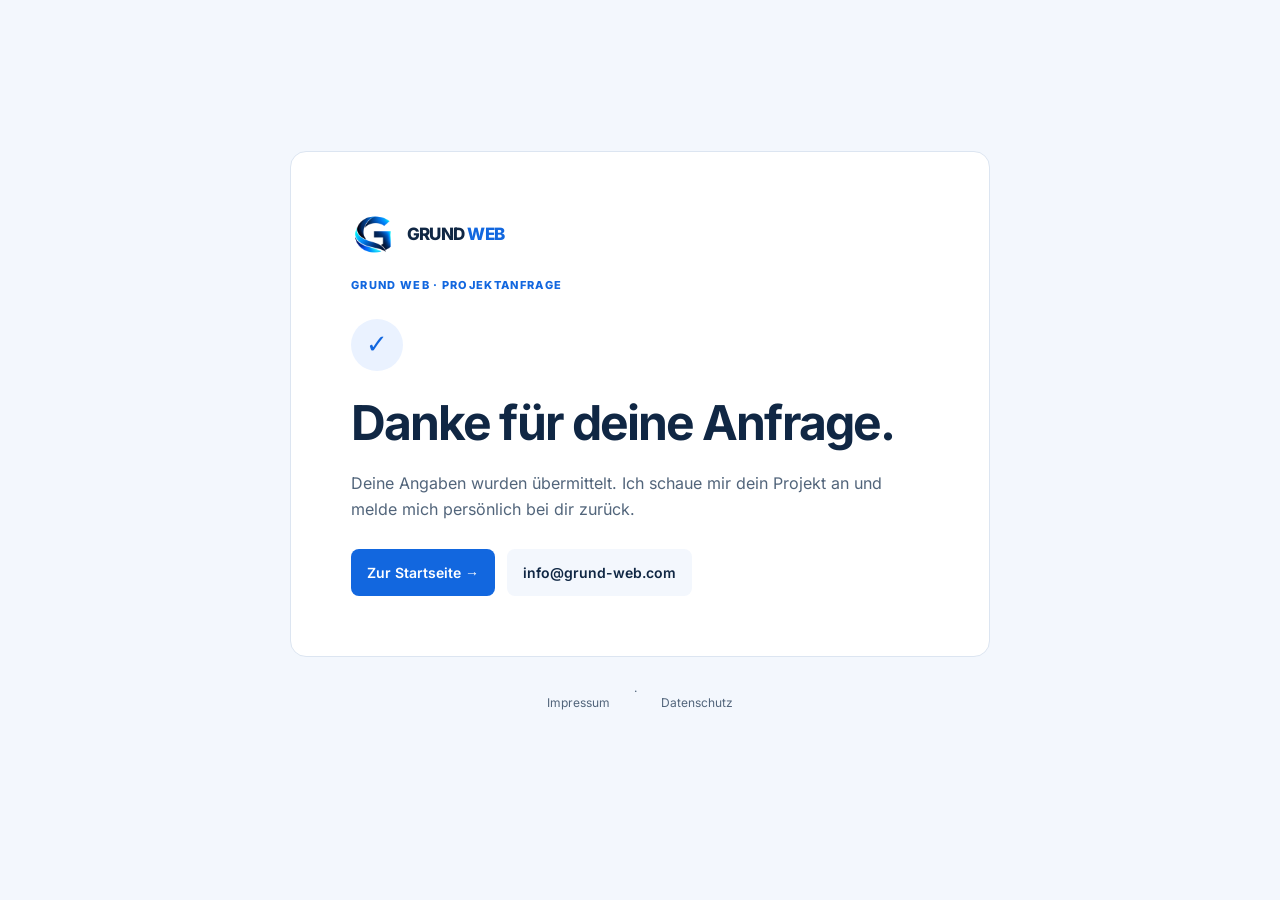
==== commit df472b15: "Entwurf: Verbesserungen (DSGVO-Schriften, Bilder, SEO, Aufräumen) Co-Authored-By: Claude Opus 5.5 <n" ====
--- a/danke.html
+++ b/danke.html
@@ -1,3 +1,3 @@
 <!DOCTYPE html>
 
-<html lang="de"><head><meta charset="utf-8"/><meta content="width=device-width,initial-scale=1" name="viewport"/><meta name="robots" content="noindex"><title>Danke für deine Anfrage | GRUND WEB</title><link href="https://fonts.googleapis.com" rel="preconnect"/><link crossorigin="" href="https://fonts.gstatic.com" rel="preconnect"/><link href="https://fonts.googleapis.com/css2?family=Inter:wght@500;700;800;900&amp;display=swap" rel="stylesheet"/><link href="style.css?v=20261014-logo" rel="stylesheet"/><link rel="icon" type="image/png" href="grund-web-logo.png?v=20261014-logo"/></head><body class="thankyou-body"><main class="box"><a class="logo thankyou-brand" href="index.html"><img alt="" class="brand-mark" height="44" width="44" src="grund-web-logo.png"/><b>GRUND <em class="brand-word-web">WEB</em></b></a><div class="mark">GRUND WEB · PROJEKTANFRAGE</div><div class="check">✓</div><h1>Danke für deine Anfrage.</h1><p>Deine Angaben wurden übermittelt. Ich schaue mir dein Projekt an und melde mich persönlich bei dir zurück.</p><div class="actions"><a href="index.html">Zur Startseite →</a><a class="secondary" href="mailto:info@grund-web.com">info@grund-web.com</a></div></main><footer class="subpage-footer"><a href="impressum.html">Impressum</a> · <a href="datenschutz.html">Datenschutz</a></footer></body></html>+<html lang="de"><head><meta charset="utf-8"/><meta content="width=device-width,initial-scale=1" name="viewport"/><meta name="robots" content="noindex"><title>Danke für deine Anfrage | GRUND WEB</title><meta name="robots" content="noindex"/><link href="fonts/fonts.css" rel="stylesheet"/><link href="style.css?v=20261014-logo" rel="stylesheet"/><link rel="icon" type="image/png" href="grund-web-logo.png?v=20261014-logo"/></head><body class="thankyou-body"><main class="box"><a class="logo thankyou-brand" href="index.html"><img alt="" class="brand-mark" height="44" width="44" src="grund-web-logo.png"/><b>GRUND <em class="brand-word-web">WEB</em></b></a><div class="mark">GRUND WEB · PROJEKTANFRAGE</div><div class="check">✓</div><h1>Danke für deine Anfrage.</h1><p>Deine Angaben wurden übermittelt. Ich schaue mir dein Projekt an und melde mich persönlich bei dir zurück.</p><div class="actions"><a href="index.html">Zur Startseite →</a><a class="secondary" href="mailto:info@grund-web.com">info@grund-web.com</a></div></main><footer class="subpage-footer"><a href="impressum.html">Impressum</a> · <a href="datenschutz.html">Datenschutz</a></footer></body></html>
--- a/fonts/fonts.css
+++ b/fonts/fonts.css
@@ -0,0 +1,2 @@
+/* Lokal gehostet (DSGVO) – Inter, SIL Open Font License */
+@font-face{font-family:'Inter';font-style:normal;font-weight:100 900;font-display:swap;src:url('inter-latin-wght-normal.woff2') format('woff2');}
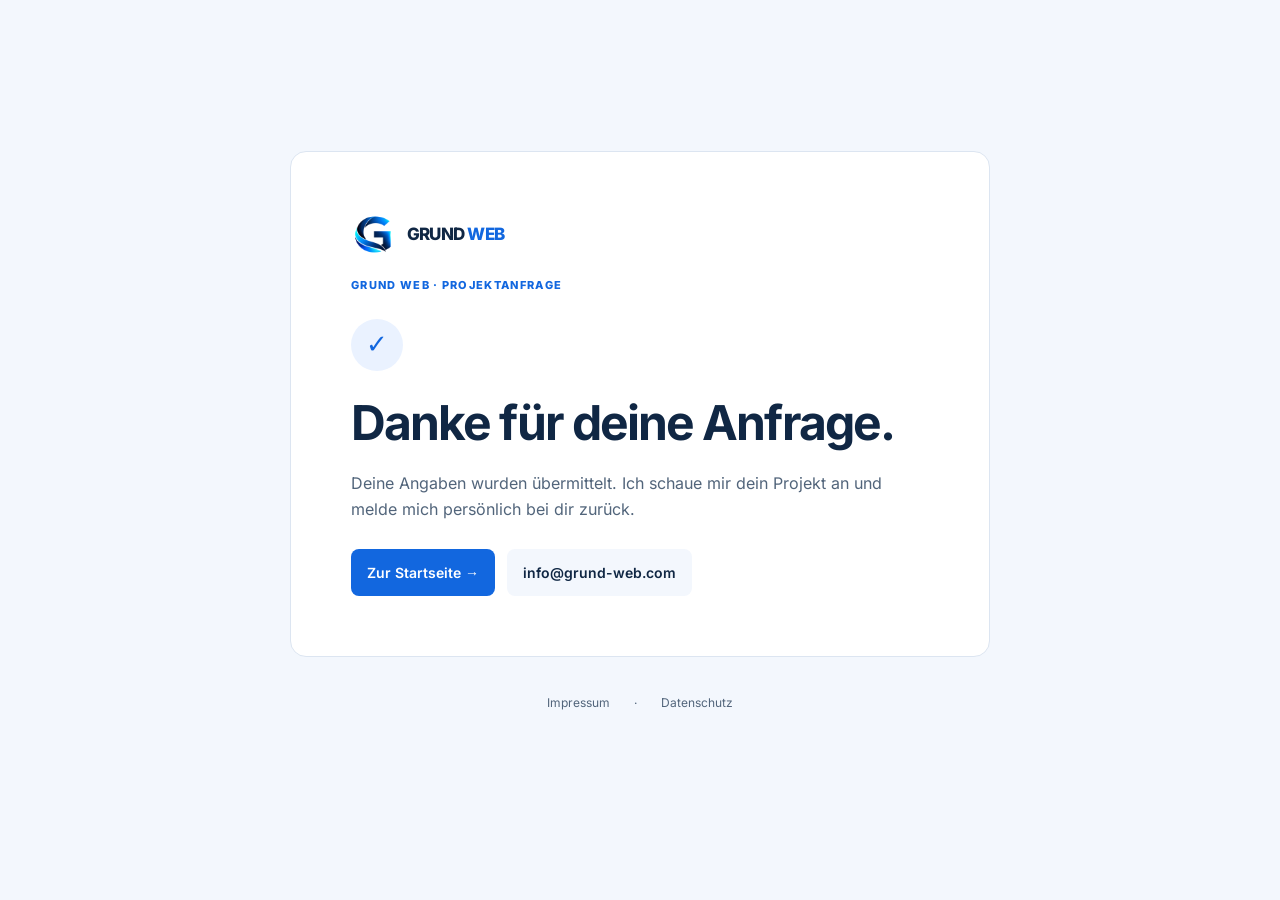
==== commit 65b9076b: "Animationen und Live-Vorschauen der Projekte - Hero: Überschrift baut sich zeilenweise auf, Vorschau" ====
--- a/danke.html
+++ b/danke.html
@@ -1,3 +1,3 @@
 <!DOCTYPE html>
 
-<html lang="de"><head><meta charset="utf-8"/><meta content="width=device-width,initial-scale=1" name="viewport"/><meta name="robots" content="noindex"><title>Danke für deine Anfrage | GRUND WEB</title><meta name="robots" content="noindex"/><link href="fonts/fonts.css" rel="stylesheet"/><link href="style.css?v=20261014-logo" rel="stylesheet"/><link rel="icon" type="image/png" href="grund-web-logo.png?v=20261014-logo"/></head><body class="thankyou-body"><main class="box"><a class="logo thankyou-brand" href="index.html"><img alt="" class="brand-mark" height="44" width="44" src="grund-web-logo.png"/><b>GRUND <em class="brand-word-web">WEB</em></b></a><div class="mark">GRUND WEB · PROJEKTANFRAGE</div><div class="check">✓</div><h1>Danke für deine Anfrage.</h1><p>Deine Angaben wurden übermittelt. Ich schaue mir dein Projekt an und melde mich persönlich bei dir zurück.</p><div class="actions"><a href="index.html">Zur Startseite →</a><a class="secondary" href="mailto:info@grund-web.com">info@grund-web.com</a></div></main><footer class="subpage-footer"><a href="impressum.html">Impressum</a> · <a href="datenschutz.html">Datenschutz</a></footer></body></html>+<html lang="de"><head><meta charset="utf-8"/><meta content="width=device-width,initial-scale=1" name="viewport"/><meta name="robots" content="noindex"><title>Danke für deine Anfrage | GRUND WEB</title><meta name="robots" content="noindex"/><link href="fonts/fonts.css" rel="stylesheet"/><link href="style.css?v=20261031-motion" rel="stylesheet"/><link rel="icon" type="image/png" href="grund-web-logo.png?v=20261014-logo"/></head><body class="thankyou-body"><main class="box"><a class="logo thankyou-brand" href="index.html"><img alt="" class="brand-mark" height="44" width="44" src="grund-web-logo.png"/><b>GRUND <em class="brand-word-web">WEB</em></b></a><div class="mark">GRUND WEB · PROJEKTANFRAGE</div><div class="check">✓</div><h1>Danke für deine Anfrage.</h1><p>Deine Angaben wurden übermittelt. Ich schaue mir dein Projekt an und melde mich persönlich bei dir zurück.</p><div class="actions"><a href="index.html">Zur Startseite →</a><a class="secondary" href="mailto:info@grund-web.com">info@grund-web.com</a></div></main><footer class="subpage-footer"><a href="impressum.html">Impressum</a> · <a href="datenschutz.html">Datenschutz</a></footer></body></html>
--- a/style.css
+++ b/style.css
@@ -31,3 +31,65 @@
 
 /* Existing G monogram from the Grund Web wallpaper. */
 .logo .brand-word-web{font-style:normal;color:var(--blue)}.footer-brand{font-size:14px;gap:10px}.footer-brand .brand-mark{width:32px;height:32px;flex-basis:32px}.preview-nav b{display:inline-flex;align-items:center;gap:5px}.preview-mark{width:16px;height:16px;object-fit:contain}.preview-phone small{display:flex;align-items:center;gap:4px}.phone-mark{width:12px;height:12px;object-fit:contain}.thankyou-brand{margin-bottom:20px}.legal-head a.logo{display:inline-flex}
+
+/* Footer: Logo-Zeichen und Schriftzug nebeneinander wie im Header */
+.site-footer .footer-brand{display:inline-flex;align-items:center;gap:10px}
+/* Unterseiten-Footer: Trennpunkt mittig zu den Links */
+.subpage-footer{align-items:center}
+/* Smartphone: Porträt nutzt die volle Breite */
+@media(max-width:600px){.gw-about-photo{max-width:none}}
+/* Projektseiten: echte Website-Ansicht im Browser- und Handyrahmen */
+.project-page .project-shot{position:relative;margin:48px 0 0;padding:0 0 32px}
+.shot-desk{border:1px solid var(--line);border-radius:14px;background:#fff;overflow:hidden;box-shadow:0 24px 60px rgba(16,39,68,.16)}
+.shot-bar{height:34px;display:flex;align-items:center;gap:6px;padding:0 14px;background:#f0f5fb;border-bottom:1px solid var(--line)}
+.shot-bar i{width:8px;height:8px;border-radius:50%;background:#c3d2e5;flex:none}
+.shot-bar span{margin:0 auto;font-size:11px;color:#61758e;background:#fff;border:1px solid #dfe7f2;border-radius:5px;padding:2px 28px;white-space:nowrap;overflow:hidden;text-overflow:ellipsis;min-width:0}
+.shot-view{position:relative;overflow:hidden;background:#f0f5fb}
+.shot-desk .shot-view{aspect-ratio:16/10}
+.shot-view img{display:block;width:100%;height:auto}
+.shot-phone{position:absolute;right:3%;bottom:0;width:19%;min-width:92px;border:6px solid #102744;border-radius:24px;background:#102744;box-shadow:0 18px 40px rgba(16,39,68,.28)}
+.shot-phone .shot-view{aspect-ratio:390/844;border-radius:17px}
+@media(max-width:640px){.project-page .project-shot{margin-top:36px;padding-bottom:24px}.shot-bar{height:26px;padding:0 10px}.shot-bar i{width:6px;height:6px}.shot-bar span{font-size:9px;padding:1px 14px}.shot-phone{width:27%;border-width:4px;border-radius:16px}.shot-phone .shot-view{border-radius:11px}}
+
+/* ===== Animationen (nur mit .motion, also ohne „Bewegung reduzieren“) ===== */
+@keyframes gw-rise{from{opacity:0;transform:translateY(26px)}to{opacity:1;transform:none}}
+@keyframes gw-pop{from{opacity:0;transform:translateY(40px) scale(.92)}to{opacity:1;transform:none}}
+@keyframes gw-float{0%,100%{transform:translateY(0)}50%{transform:translateY(-10px)}}
+@keyframes gw-shine{from{transform:translateX(-120%) skewX(-20deg)}to{transform:translateX(320%) skewX(-20deg)}}
+@keyframes shot-scroll{0%,8%{transform:translateY(0)}46%,56%{transform:translateY(var(--end,0))}94%,100%{transform:translateY(0)}}
+/* Hero: Aufbau beim Laden */
+.motion .hero .over,.motion .headline>span,.motion .hero .intro,.motion .hero .buttons,.motion .hero .benefits{animation:gw-rise .9s cubic-bezier(.2,.7,.2,1) both}
+.motion .headline>span:nth-child(1){animation-delay:.08s}
+.motion .headline>span:nth-child(2){animation-delay:.2s}
+.motion .headline>span:nth-child(3){animation-delay:.32s}
+.motion .hero .intro{animation-delay:.46s}
+.motion .hero .buttons{animation-delay:.58s}
+.motion .hero .benefits{animation-delay:.7s}
+.motion .hero-preview .preview-browser{animation:gw-rise 1s .3s cubic-bezier(.2,.7,.2,1) both}
+.motion .hero-preview .preview-phone{animation:gw-pop .9s .75s cubic-bezier(.2,.8,.2,1.15) both,gw-float 6s 1.7s ease-in-out infinite}
+.motion .hero-preview figcaption{animation:gw-rise .8s 1s both}
+/* Hero: Neigung und Tiefe mit der Maus (Werte aus motion.js) */
+.motion .hero-preview{perspective:1600px}
+.motion .hero-preview .preview-browser{rotate:y var(--tilt-x,0deg);translate:var(--shift-x,0px) var(--shift-y,0px);transition:rotate .6s ease-out,translate .6s ease-out}
+.motion .hero-preview .preview-phone{translate:calc(var(--shift-x,0px) * -1.6) calc(var(--shift-y,0px) * -1.8);transition:translate .6s ease-out}
+.motion .buttons a{transition:transform .2s,box-shadow .2s,background .2s}
+.motion .buttons a:hover{transform:translateY(-2px);box-shadow:0 12px 26px #1a5fd12e}
+.motion .buttons a b{display:inline-block;transition:transform .25s}
+.motion .buttons a:hover b{transform:translateX(4px)}
+.motion .buttons .primary{position:relative;overflow:hidden}
+.motion .buttons .primary:after{content:"";position:absolute;top:0;bottom:0;left:0;width:40%;background:linear-gradient(90deg,transparent,#ffffff59,transparent);transform:translateX(-120%) skewX(-20deg);animation:gw-shine 1.1s 1.6s ease-out 1 both;pointer-events:none}
+/* Scroll-Reveals (Klassen setzt motion.js) */
+.motion .rv{opacity:0;translate:0 28px;transition:opacity .85s cubic-bezier(.2,.7,.2,1) var(--rv-d,0ms),translate .85s cubic-bezier(.2,.7,.2,1) var(--rv-d,0ms),transform .25s,box-shadow .25s,border-color .15s,background .15s}
+.motion .rv.in{opacity:1;translate:none}
+/* Projektkarten: echte Website im Hintergrund */
+.project-peek{position:absolute;z-index:-1;top:86px;right:-7%;width:66%;height:auto;border-radius:10px;opacity:.42;box-shadow:0 24px 50px rgba(0,0,0,.45);transform:perspective(1300px) rotateY(-16deg) rotateX(7deg) rotate(-2deg);transform-origin:100% 0;-webkit-mask-image:linear-gradient(180deg,#000 30%,transparent 88%);mask-image:linear-gradient(180deg,#000 30%,transparent 88%);pointer-events:none;transition:transform .7s cubic-bezier(.2,.7,.2,1),opacity .7s}
+.project-card:hover .project-peek,.project-card:focus-within .project-peek{transform:perspective(1300px) rotateY(-6deg) rotateX(2deg) rotate(0) translateY(-10px);opacity:.62}
+.project-card .project-details,.project-card .external-site{transition:transform .2s,background .2s}
+.project-card .external-site:hover{transform:translateY(-2px)}
+@media(max-width:600px){.project-peek{top:70px;right:-14%;width:82%;opacity:.3}}
+/* Projektseiten: Screenshot scrollt durch die Website */
+.motion .project-shot.is-ready .shot-view img{animation:shot-scroll var(--dur,26s) cubic-bezier(.45,0,.55,1) infinite;animation-play-state:paused;will-change:transform}
+.motion .project-shot.is-ready .shot-phone img{--dur:22s;animation-delay:-1.5s}
+.motion .project-shot.is-playing .shot-view img{animation-play-state:running}
+.motion .project-shot .shot-view:hover img{animation-play-state:paused}
+@media(prefers-reduced-motion:reduce){.project-peek{transition:none}}
